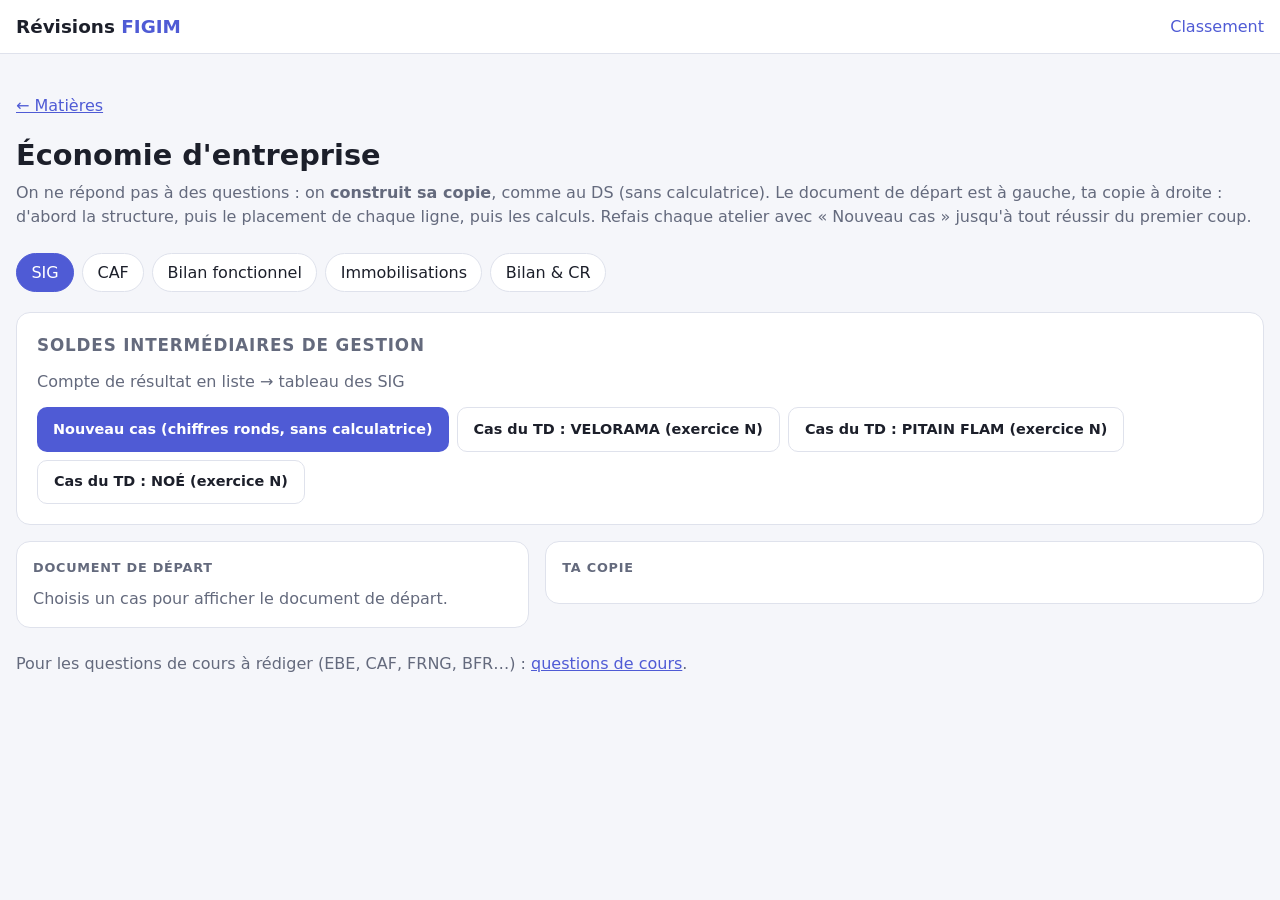
==== atelier-eco.html @ 71b201cc "Économie d'entreprise : ateliers de construction (SIG, CAF, bilan fonctionnel, immobilisations, bila" ====
<!doctype html>
<html lang="fr">
<head>
  <meta charset="utf-8">
  <meta name="viewport" content="width=device-width, initial-scale=1">
  <title>Économie d'entreprise — Révisions FIGIM</title>
  <link rel="stylesheet" href="css/style.css">
</head>
<body class="page-atelier">
  <header class="barre">
    <a class="logo" href="./">Révisions <span>FIGIM</span></a>
    <nav>
      <a href="classement.html">Classement</a>
    </nav>
  </header>

  <main>
    <p><a href="./">← Matières</a></p>
    <h1>Économie d'entreprise</h1>
    <p class="discret">On ne répond pas à des questions : on <strong>construit sa copie</strong>, comme au DS (sans calculatrice).
      Le document de départ est à gauche, ta copie à droite : d'abord la structure, puis le placement de chaque ligne, puis les calculs.
      Refais chaque atelier avec « Nouveau cas » jusqu'à tout réussir du premier coup.</p>

    <div class="filtres" id="onglets" role="tablist"></div>

    <section class="carte">
      <h2 id="titre-atelier"></h2>
      <p class="discret" id="dossier-atelier"></p>
      <div class="choix-cas" id="choix-cas"></div>
    </section>

    <div id="espace" class="espace-atelier">
      <aside class="panneau-donnees">
        <p class="panneau-titre">Document de départ</p>
        <div id="donnees"></div>
      </aside>
      <section class="panneau-copie">
        <p class="panneau-titre">Ta copie</p>
        <div id="copie"></div>
      </section>
    </div>

    <p class="discret lien-cours">Pour les questions de cours à rédiger (EBE, CAF, FRNG, BFR…) :
      <a href="jouer.html?matiere=analyse-financiere">questions de cours</a>.</p>
  </main>

  <script type="module" src="js/eco/page.js"></script>
</body>
</html>
---- css/style.css ----
:root {
  --fond: #f5f6fa;
  --surface: #ffffff;
  --texte: #1c1f2a;
  --discret: #646a7d;
  --bord: #dfe2ec;
  --accent: #4f5bd5;
  --accent-texte: #ffffff;
  --verrou: #eef0f5;
  --bon: #1f8a4c;
  --bon-fond: #e5f6ec;
  --faux: #c4373a;
  --faux-fond: #fbe9e9;
  --moyen: #b26a00;
  color-scheme: light dark;
}

@media (prefers-color-scheme: dark) {
  :root {
    --fond: #13151c;
    --surface: #1d2029;
    --texte: #e9ebf2;
    --discret: #9aa0b4;
    --bord: #2e3240;
    --accent: #8c95ff;
    --accent-texte: #13151c;
    --verrou: #181a22;
    --bon: #5fd08f;
    --bon-fond: #173326;
    --faux: #ff8a8c;
    --faux-fond: #3a1d20;
    --moyen: #f0b45a;
  }
}

* { box-sizing: border-box; }

body {
  margin: 0;
  min-height: 100vh;
  font-family: system-ui, -apple-system, "Segoe UI", sans-serif;
  background: var(--fond);
  color: var(--texte);
  line-height: 1.5;
}

a { color: var(--accent); }

.barre {
  display: flex;
  align-items: center;
  justify-content: space-between;
  gap: 1rem;
  padding: 0.8rem 16px;
  border-bottom: 1px solid var(--bord);
  background: var(--surface);
}
.barre nav { display: flex; align-items: center; gap: 1rem; }
.barre nav a { text-decoration: none; font-weight: 500; }
.logo { font-weight: 700; font-size: 1.15rem; color: var(--texte); text-decoration: none; }
.logo span { color: var(--accent); }

main { max-width: 960px; margin: 0 auto; padding: 1.5rem 16px 3rem; }

h1 { margin: 0 0 0.25rem; font-size: 1.8rem; }
h2 { margin: 2rem 0 0.75rem; font-size: 1.05rem; text-transform: uppercase; letter-spacing: 0.05em; color: var(--discret); }
.discret { color: var(--discret); margin: 0; }

.carte {
  background: var(--surface);
  border: 1px solid var(--bord);
  border-radius: 14px;
  padding: 1.25rem;
  margin-top: 1.25rem;
}
.carte h2 { margin-top: 0; }
.centre { max-width: 440px; margin: 3rem auto 0; text-align: center; }

form { display: flex; gap: 0.5rem; margin-top: 1rem; flex-wrap: wrap; }
input, .brouillon {
  flex: 1 1 180px;
  font: inherit;
  padding: 0.65rem 0.8rem;
  border: 1px solid var(--bord);
  border-radius: 10px;
  background: var(--fond);
  color: var(--texte);
}
button {
  font: inherit;
  font-weight: 600;
  padding: 0.65rem 1rem;
  border: 0;
  border-radius: 10px;
  background: var(--accent);
  color: var(--accent-texte);
  cursor: pointer;
}

.joueur { padding: 0.35rem 0.8rem; border-radius: 999px; }

.filtres { display: flex; gap: 0.5rem; margin-top: 1.5rem; }
.filtres button {
  background: var(--surface);
  color: var(--texte);
  border: 1px solid var(--bord);
  font-weight: 500;
  padding: 0.4rem 0.9rem;
  border-radius: 999px;
}
.filtres button.actif { background: var(--accent); color: var(--accent-texte); border-color: var(--accent); }

.grille {
  display: grid;
  grid-template-columns: repeat(auto-fill, minmax(210px, 1fr));
  gap: 0.75rem;
}
.matiere {
  display: block;
  background: var(--surface);
  border: 1px solid var(--bord);
  border-radius: 12px;
  padding: 1rem;
  color: inherit;
  text-decoration: none;
  transition: border-color 0.15s, transform 0.15s;
}
a.matiere:hover { border-color: var(--accent); transform: translateY(-2px); }
.matiere h3 { margin: 0 0 0.2rem; font-size: 1.05rem; }
.matiere .discret { font-size: 0.85rem; }
.matiere .etat { margin: 0.6rem 0 0; font-size: 0.85rem; font-weight: 600; color: var(--accent); }
.matiere.verrouillee { background: var(--verrou); }
.matiere.verrouillee .etat { color: var(--discret); font-weight: 500; }

#liste-ds { margin: 0; padding-left: 1.2rem; }

/* ---------- Entraînement ---------- */
.cases { display: grid; gap: 0.5rem; }
.cases label { display: flex; align-items: center; gap: 0.4rem; cursor: pointer; }
.cases input { flex: none; width: 1.1rem; height: 1.1rem; accent-color: var(--accent); }
.actions { display: flex; gap: 0.5rem; flex-wrap: wrap; justify-content: center; margin: 1.5rem 0 0; }
#ecran-reglages .actions { justify-content: flex-start; }
button.secondaire { background: var(--surface); color: var(--texte); border: 1px solid var(--bord); }

.entete-quiz { display: flex; justify-content: space-between; align-items: baseline; margin-top: 1rem; }
.score { font-weight: 700; color: var(--accent); }
.barre-progression { height: 6px; background: var(--bord); border-radius: 999px; margin-top: 0.5rem; overflow: hidden; }
#remplissage { height: 100%; width: 0; background: var(--accent); transition: width 0.3s; }

.question .meta { margin: 0; font-size: 0.85rem; color: var(--discret); }
.enonce { font-size: 1.15rem; margin: 0.6rem 0 1rem; overflow-x: auto; }

.choix { display: grid; gap: 0.6rem; }
.choix.deux { grid-template-columns: 1fr 1fr; }
.choix-bouton {
  text-align: left;
  font-weight: 500;
  background: var(--fond);
  color: var(--texte);
  border: 2px solid var(--bord);
  padding: 0.8rem 1rem;
  overflow-x: auto;
}
.choix.deux .choix-bouton { text-align: center; }
.choix-bouton:not(:disabled):hover { border-color: var(--accent); }
.choix-bouton:disabled { cursor: default; opacity: 0.6; }
.choix-bouton.bon { border-color: var(--bon); background: var(--bon-fond); opacity: 1; }
.choix-bouton.faux { border-color: var(--faux); background: var(--faux-fond); opacity: 1; }

.retour { margin-top: 1.25rem; padding-top: 1rem; border-top: 1px solid var(--bord); }
.verdict { font-weight: 700; margin: 0 0 0.4rem; }
.verdict.ok { color: var(--bon); }
.verdict.ko { color: var(--faux); }
#explication { overflow-x: auto; }

.score-final { font-size: 2.6rem; font-weight: 800; color: var(--accent); margin: 0.2rem 0; }
.erreur { margin-top: 0.75rem; }
.erreur .enonce { font-size: 1rem; margin-top: 0; }
.solution { margin: 0 0 0.4rem; color: var(--bon); }

.consigne { margin: 0.4rem 0 0; font-size: 0.85rem; color: var(--discret); font-style: italic; }
.enonce { white-space: pre-line; }
.saisie { margin-top: 0; }
.saisie input:disabled { opacity: 1; }
.saisie input.bon { border: 2px solid var(--bon); background: var(--bon-fond); }
.saisie input.faux { border: 2px solid var(--faux); background: var(--faux-fond); }
.saisie + .solution { margin-top: 0.6rem; font-weight: 600; }

#liste-chapitres h3 { margin: 0.6rem 0 0.1rem; font-size: 0.95rem; }
#liste-chapitres h3:first-child { margin-top: 0; }
.choix.trois { grid-template-columns: repeat(3, 1fr); margin-top: 1rem; }
.choix.trois .choix-bouton { text-align: center; }
.choix-bouton.moyen { border-color: var(--moyen); opacity: 1; }
.verdict.moyen { color: var(--moyen); }
.verso { white-space: pre-line; padding: 0.9rem 1rem; border-radius: 10px; background: var(--fond); border: 1px solid var(--bord); overflow-x: auto; }
.saisie { align-items: center; }
.unite { color: var(--discret); font-weight: 600; }
.aide { font-size: 0.85rem; margin-top: 0.4rem; }
.etape { padding: 0.9rem 0; border-top: 1px dashed var(--bord); }
.etape:first-child { border-top: 0; padding-top: 0; }
.etape-titre { margin: 0 0 0.6rem; overflow-x: auto; }
.etape > .discret { margin-top: 0.6rem; }
.etape > button { margin-top: 0.8rem; }

.brouillon { display: block; width: 100%; box-sizing: border-box; resize: vertical; margin-bottom: 0.6rem; }
.brouillon[readonly] { opacity: 0.8; }

/* ---------- Annexes de données, tableaux à remplir, classement ---------- */
.defile { overflow-x: auto; }
.donnees { display: grid; gap: 1rem; margin-bottom: 1.25rem; }
.annexe { padding: 0.8rem; border: 1px solid var(--bord); border-radius: 10px; background: var(--fond); }
.annexe-titre { margin: 0 0 0.5rem; font-weight: 700; }
.annexe .discret { margin-top: 0.5rem; font-size: 0.9rem; }
.tableau-donnees, .tableau-saisie { border-collapse: collapse; width: 100%; font-size: 0.95rem; }
.tableau-donnees th, .tableau-saisie th { text-align: right; padding: 0.3rem 0.5rem; color: var(--discret); font-weight: 600; border-bottom: 2px solid var(--bord); }
.tableau-donnees th:first-child, .tableau-saisie th:first-child { text-align: left; }
.tableau-donnees td, .tableau-saisie td { padding: 0.25rem 0.5rem; border-bottom: 1px solid var(--bord); }
.tableau-donnees td.case, .tableau-saisie td.case { text-align: right; white-space: nowrap; font-variant-numeric: tabular-nums; }
.ligne-titre td { font-weight: 700; background: var(--surface); padding-top: 0.6rem; }
.ligne-total td { font-weight: 700; }
.tableau-saisie td.case { width: 9rem; }
.tableau-saisie td.donnee { color: var(--discret); }
.tableau-saisie input { width: 100%; min-width: 5.5rem; padding: 0.35rem 0.5rem; text-align: right; border-radius: 8px; }
.tableau-saisie input:disabled { opacity: 1; }
.tableau-saisie input.bon { border: 2px solid var(--bon); background: var(--bon-fond); }
.tableau-saisie input.faux { border: 2px solid var(--faux); background: var(--faux-fond); }
.attendu { display: block; font-size: 0.85rem; font-weight: 700; color: var(--bon); }
.aides { margin: 0.8rem 0 0; padding-left: 1.2rem; font-size: 0.92rem; }
.aides li { margin-bottom: 0.25rem; }
.tableau-saisie + button, .defile + button { margin-top: 0.8rem; }

.classer-ligne { padding: 0.6rem 0; border-bottom: 1px solid var(--bord); }
.classer-ligne.rate { background: var(--faux-fond); border-radius: 8px; padding: 0.6rem; }
.classer-texte { margin: 0 0 0.4rem; font-weight: 600; }
.classer-options { display: flex; flex-wrap: wrap; gap: 0.35rem; }
.classer-bouton { font-weight: 500; font-size: 0.85rem; padding: 0.3rem 0.6rem; border-radius: 8px; background: var(--fond); color: var(--texte); border: 2px solid var(--bord); }
.classer-bouton.choisi { border-color: var(--accent); background: var(--accent); color: var(--accent-texte); }
.classer-bouton:disabled { cursor: default; opacity: 0.5; }
.classer-bouton.bon { border-color: var(--bon); background: var(--bon-fond); color: var(--texte); opacity: 1; }
.classer-bouton.faux { border-color: var(--faux); background: var(--faux-fond); color: var(--texte); opacity: 1; }
.classer-expl { margin-top: 0.4rem; font-size: 0.9rem; }
.classer-ligne + button { margin-top: 0.8rem; }

/* ---------- Ateliers (économie d'entreprise) ---------- */
.page-atelier main { max-width: 1400px; }
.choix-cas { display: flex; flex-wrap: wrap; gap: 0.5rem; margin-top: 0.8rem; }
.choix-cas button { font-size: 0.9rem; }
.espace-atelier { display: grid; grid-template-columns: minmax(300px, 5fr) 7fr; gap: 1rem; margin-top: 1rem; align-items: start; }
@media (max-width: 900px) { .espace-atelier { grid-template-columns: 1fr; } }
.panneau-donnees { position: sticky; top: 0.5rem; max-height: calc(100vh - 1rem); overflow-y: auto; }
@media (max-width: 900px) { .panneau-donnees { position: static; max-height: none; } }
.panneau-donnees, .panneau-copie { background: var(--surface); border: 1px solid var(--bord); border-radius: 14px; padding: 1rem; min-width: 0; }
.panneau-titre { margin: 0 0 0.6rem; font-size: 0.8rem; text-transform: uppercase; letter-spacing: 0.06em; color: var(--discret); font-weight: 700; }
#donnees { display: grid; gap: 0.8rem; }
.rappel { margin: 0; padding: 0.6rem 0.8rem; border-radius: 10px; background: var(--fond); border: 1px dashed var(--accent); }
.lien-cours { margin-top: 1.5rem; }

.phase { padding: 1rem 0 1.25rem; border-top: 1px solid var(--bord); }
.phase:first-child { border-top: 0; padding-top: 0; }
.phase-titre { margin: 0 0 0.3rem; font-size: 1.1rem; }
.phase-consigne { margin: 0 0 0.8rem; color: var(--discret); }

.placement > .discret { font-size: 0.9rem; margin-bottom: 0.6rem; }
.reserve { display: flex; flex-wrap: wrap; gap: 0.4rem; padding: 0.7rem; border: 2px dashed var(--bord); border-radius: 12px; margin-bottom: 0.8rem; min-height: 3rem; }
.jeton { display: inline-flex; gap: 0.5rem; align-items: baseline; font-weight: 500; font-size: 0.88rem; padding: 0.35rem 0.6rem; border-radius: 8px;
  background: var(--fond); color: var(--texte); border: 2px solid var(--bord); text-align: left; }
.jeton:hover { border-color: var(--accent); }
.jeton.choisi { border-color: var(--accent); background: var(--accent); color: var(--accent-texte); }
.jeton-montant { font-weight: 700; font-variant-numeric: tabular-nums; white-space: nowrap; }
.jeton.bloque { border-color: var(--bon); background: var(--bon-fond); cursor: default; }
.jeton.faux { border-color: var(--faux); background: var(--faux-fond); }
.zones { display: grid; grid-template-columns: repeat(auto-fill, minmax(220px, 1fr)); gap: 0.6rem; }
.zone { border: 1px solid var(--bord); border-radius: 10px; padding: 0.5rem; background: var(--surface); cursor: pointer; min-height: 3.2rem; }
.zone:hover { border-color: var(--accent); }
.zone-unique { min-width: 12rem; }
.zone-titre { margin: 0 0 0.35rem; font-size: 0.82rem; font-weight: 700; color: var(--discret); }
.zone-depot { display: flex; flex-wrap: wrap; gap: 0.35rem; min-height: 1.6rem; }
.squelette, .journal { display: grid; gap: 0.6rem; margin-bottom: 0.8rem; }
.groupe-solde, .ecriture { border-left: 4px solid var(--accent); padding: 0.4rem 0 0.4rem 0.7rem; }
.groupe-titre { margin: 0 0 0.4rem; font-weight: 800; }
.sous-zones { display: grid; grid-template-columns: repeat(auto-fit, minmax(200px, 1fr)); gap: 0.5rem; }
.bilan-fonctionnel { display: grid; grid-template-columns: 1fr 1fr; gap: 0.8rem; margin-bottom: 0.8rem; }
@media (max-width: 640px) { .bilan-fonctionnel { grid-template-columns: 1fr; } }
.colonne-bf { display: grid; gap: 0.5rem; align-content: start; }
.placement .zones:empty { display: none; }
.cascade-ordre { display: flex; flex-wrap: wrap; gap: 0.5rem; }

.actions-atelier { display: flex; flex-wrap: wrap; gap: 0.5rem; align-items: center; margin-top: 0.8rem; }
.actions-atelier button:disabled { opacity: 0.45; cursor: not-allowed; }
.verdict-ok { margin: 0; font-weight: 700; color: var(--bon); }
.verdict-ko { font-weight: 700; color: var(--faux); list-style: none; margin-left: -1.2rem; }
.remarques { margin: 0.6rem 0 0; padding-left: 1.2rem; font-size: 0.92rem; }
.remarques li { margin-bottom: 0.25rem; }
.grille-calcul .tableau-saisie td.case { width: 10rem; }

.schema { display: flex; gap: 0.5rem; align-items: flex-end; margin-top: 1rem; }
.pile { display: flex; flex-direction: column; width: 9rem; }
.barre-schema { display: flex; align-items: center; justify-content: center; text-align: center; white-space: pre-line; font-weight: 700;
  font-size: 0.85rem; border-radius: 6px; color: #fff; }
.barre-schema.bfr { background: #2b8a8a; }
.barre-schema.frng { background: #8a8f9e; }
.barre-schema.tn-pos, .barre-schema.tn-neg { background: #d94f9c; }
.bilan-atelier ul { padding-left: 1.2rem; }
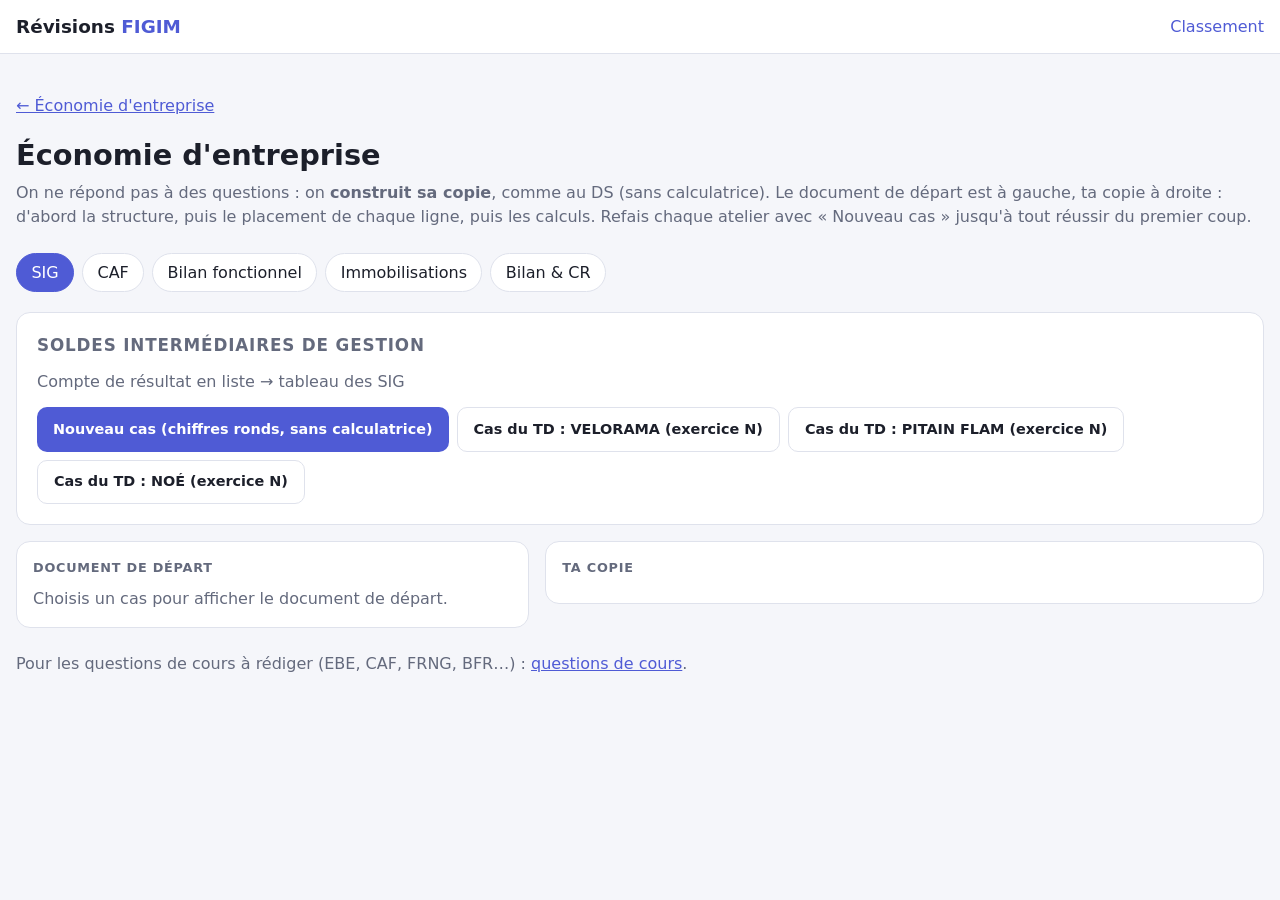
==== commit b57cd937: "Cours : page par matière (cours / s'entraîner) + lecteur de cours, Automatique ch1-ch2 - matiere.htm" ====
--- a/atelier-eco.html
+++ b/atelier-eco.html
@@ -15,7 +15,7 @@
   </header>
 
   <main>
-    <p><a href="./">← Matières</a></p>
+    <p><a href="matiere.html?matiere=analyse-financiere">← Économie d'entreprise</a></p>
     <h1>Économie d'entreprise</h1>
     <p class="discret">On ne répond pas à des questions : on <strong>construit sa copie</strong>, comme au DS (sans calculatrice).
       Le document de départ est à gauche, ta copie à droite : d'abord la structure, puis le placement de chaque ligne, puis les calculs.
--- a/css/style.css
+++ b/css/style.css
@@ -301,3 +301,57 @@
 .barre-schema.frng { background: #8a8f9e; }
 .barre-schema.tn-pos, .barre-schema.tn-neg { background: #d94f9c; }
 .bilan-atelier ul { padding-left: 1.2rem; }
+
+/* Lignes du document de départ qu'on clique pour les placer */
+#donnees .cliquable { cursor: pointer; }
+#donnees tr.cliquable:hover td, #donnees td.cliquable:hover { background: color-mix(in srgb, var(--accent) 12%, transparent); }
+#donnees tr.choisie td, #donnees td.choisie { background: var(--accent); color: var(--accent-texte); }
+#donnees tr.placee td, #donnees td.placee { color: var(--discret); }
+#donnees tr.bon td, #donnees td.bon { background: var(--bon-fond); color: var(--texte); }
+#donnees tr.faux td, #donnees td.faux { background: var(--faux-fond); color: var(--texte); }
+#donnees tr.inactive { opacity: 0.35; }
+.badge-zone { margin-left: 0.4rem; font-size: 0.75rem; font-weight: 700; color: var(--accent); white-space: nowrap; }
+.badge-zone:empty { display: none; }
+#donnees tr.choisie .badge-zone, #donnees td.choisie .badge-zone { color: var(--accent-texte); }
+#donnees td.case .badge-zone { display: block; margin: 0; }
+.num-compte { display: inline-block; min-width: 3.4rem; margin-right: 0.3rem; font-variant-numeric: tabular-nums; font-weight: 700; color: var(--discret); }
+
+/* ---------- Cours (cours.html) ---------- */
+.page-cours { max-width: 820px; }
+.sommaire { background: var(--surface); border: 1px solid var(--bord); border-radius: 14px; padding: 0.8rem 1.25rem; margin-top: 1rem; }
+.sommaire summary { cursor: pointer; font-weight: 700; }
+.sommaire ol { margin: 0.4rem 0 0; padding-left: 1.2rem; }
+.sommaire ol ol { margin: 0.1rem 0 0.3rem; font-size: 0.92rem; }
+.sommaire a { text-decoration: none; }
+.sommaire a:hover { text-decoration: underline; }
+
+.cours { background: var(--surface); border: 1px solid var(--bord); border-radius: 14px; padding: 1.5rem; margin-top: 1rem; overflow-wrap: break-word; }
+@media (max-width: 640px) { .cours { padding: 1rem; } }
+.cours h1 { font-size: 1.6rem; margin-bottom: 1rem; }
+.cours h2 { text-transform: none; letter-spacing: 0; color: var(--texte); font-size: 1.35rem; margin: 2.2rem 0 0.6rem; padding-bottom: 0.3rem; border-bottom: 2px solid var(--bord); }
+.cours h3 { font-size: 1.12rem; margin: 1.6rem 0 0.4rem; color: var(--accent); }
+.cours h4 { font-size: 1rem; margin: 1.2rem 0 0.3rem; }
+.cours h2, .cours h3, .cours h4 { scroll-margin-top: 1rem; }
+.cours p { overflow-x: auto; overflow-y: hidden; position: relative; }
+.cours ul, .cours ol { padding-left: 1.3rem; }
+.cours hr { border: 0; border-top: 1px solid var(--bord); margin: 2rem 0; }
+.cours img { display: block; max-width: 100%; height: auto; margin: 1rem auto; padding: 0.4rem; background: #fff; border-radius: 8px; border: 1px solid var(--bord); }
+/* position: relative pour que le MathML caché de KaTeX (en absolute) reste dans la zone qui défile */
+.cours .defile { margin: 1rem 0; position: relative; }
+.cours table { border-collapse: collapse; width: 100%; font-size: 0.95rem; }
+.cours th, .cours td { padding: 0.45rem 0.6rem; border: 1px solid var(--bord); text-align: left; vertical-align: top; }
+.cours th { background: var(--fond); }
+.cours .katex-display { overflow-x: auto; overflow-y: hidden; padding: 0.2rem 0; }
+
+.encadre { margin: 1.2rem 0; padding: 0.8rem 1rem; border-left: 4px solid var(--c); border-radius: 0 10px 10px 0;
+  background: color-mix(in srgb, var(--c) 9%, var(--surface)); --c: var(--accent); }
+.encadre.info { --c: var(--discret); }
+.encadre.bon { --c: var(--bon); }
+.encadre.moyen { --c: var(--moyen); }
+.encadre > :first-child { margin-top: 0; }
+.encadre > :last-child { margin-bottom: 0; }
+.encadre-titre { font-weight: 700; color: var(--c); }
+
+.navigation-cours { display: grid; grid-template-columns: 1fr 1fr; gap: 0.75rem; margin-top: 1.25rem; }
+.navigation-cours .suivant { grid-column: 2; text-align: right; }
+@media (max-width: 640px) { .navigation-cours { grid-template-columns: 1fr; } .navigation-cours .suivant { grid-column: 1; } }
